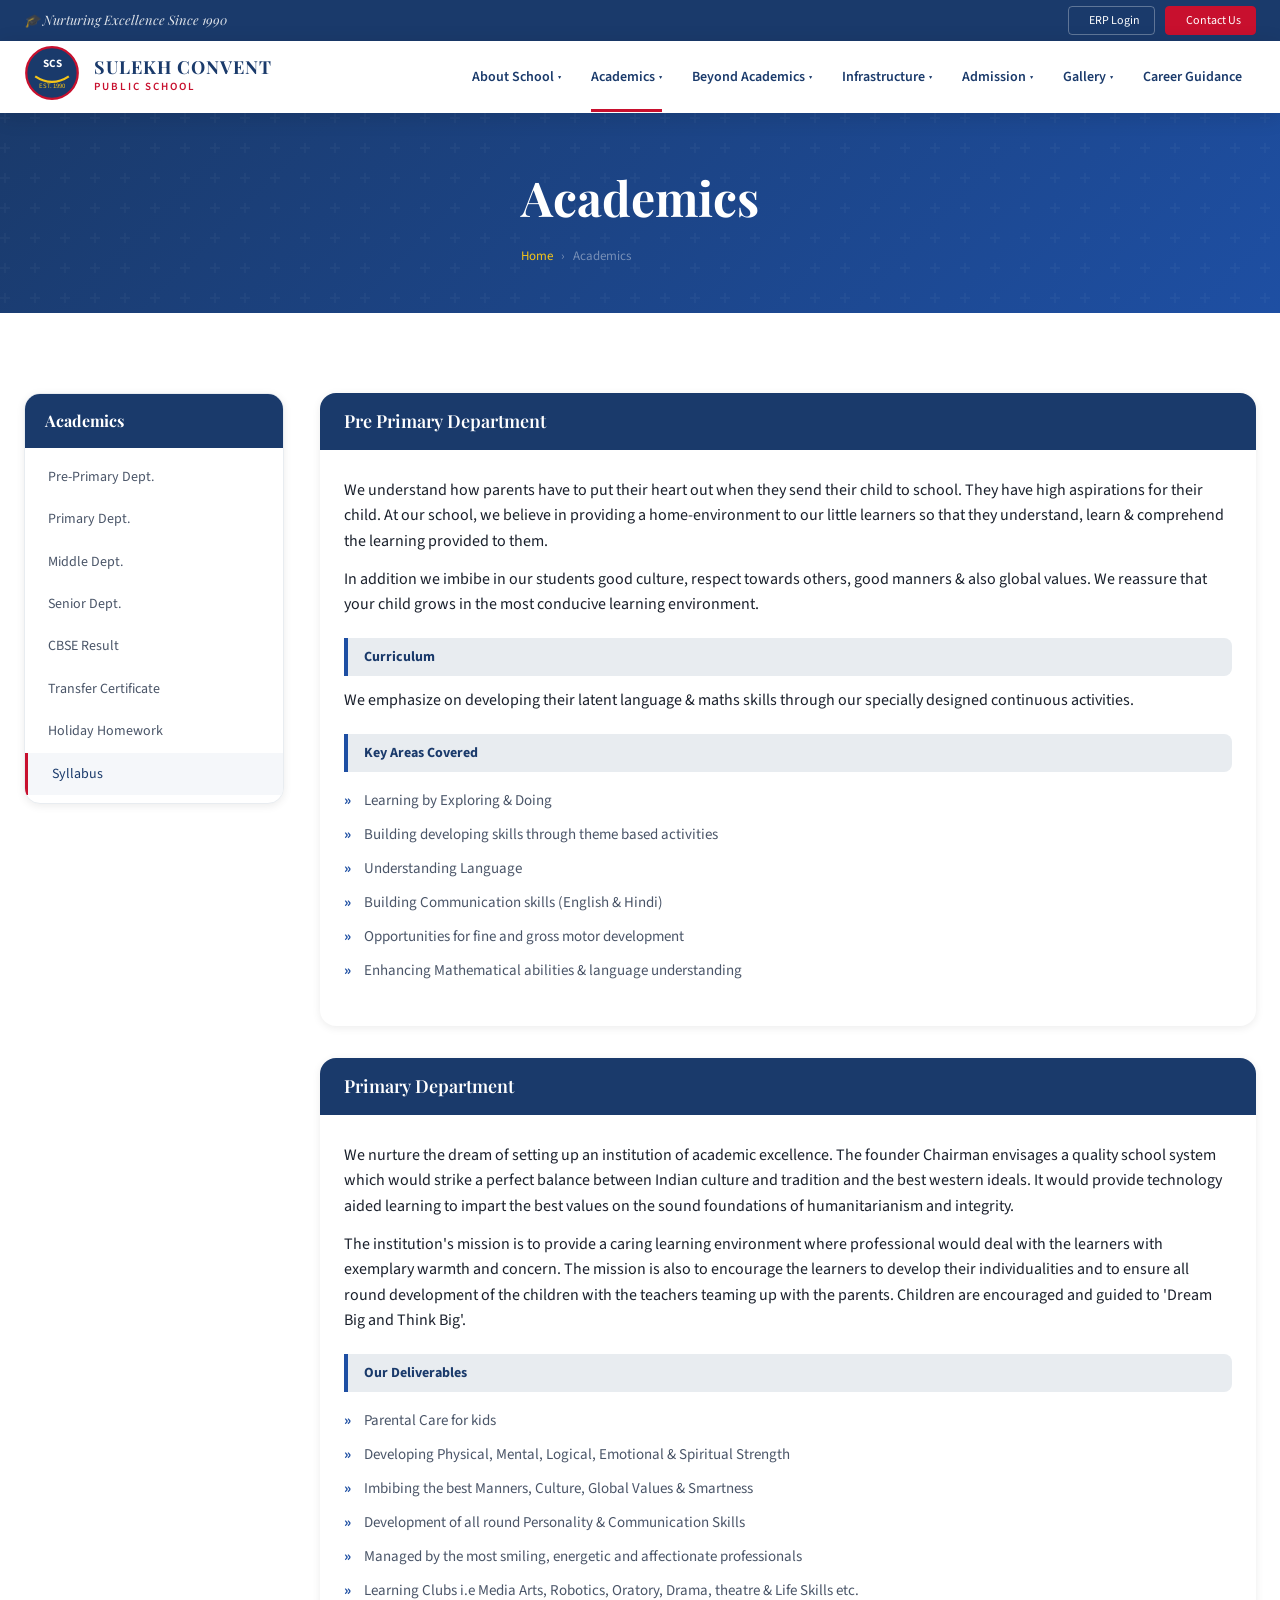
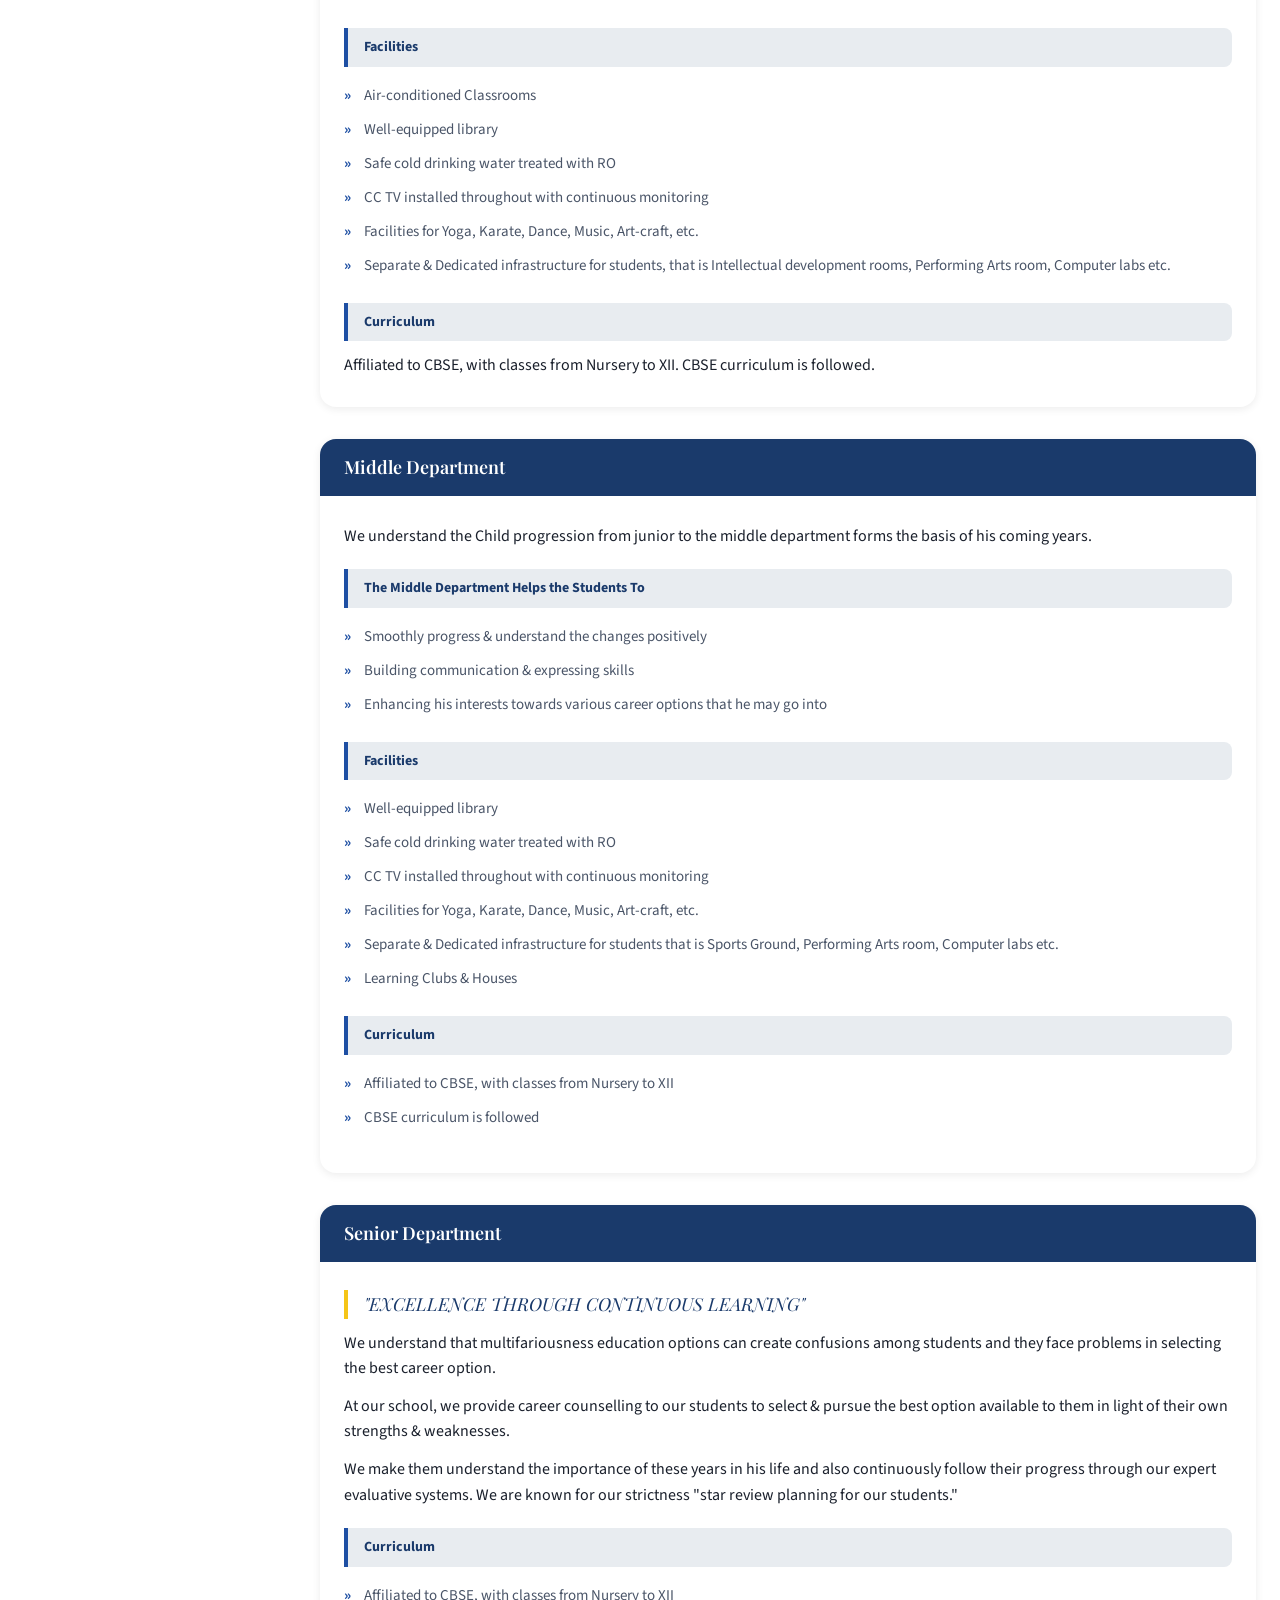
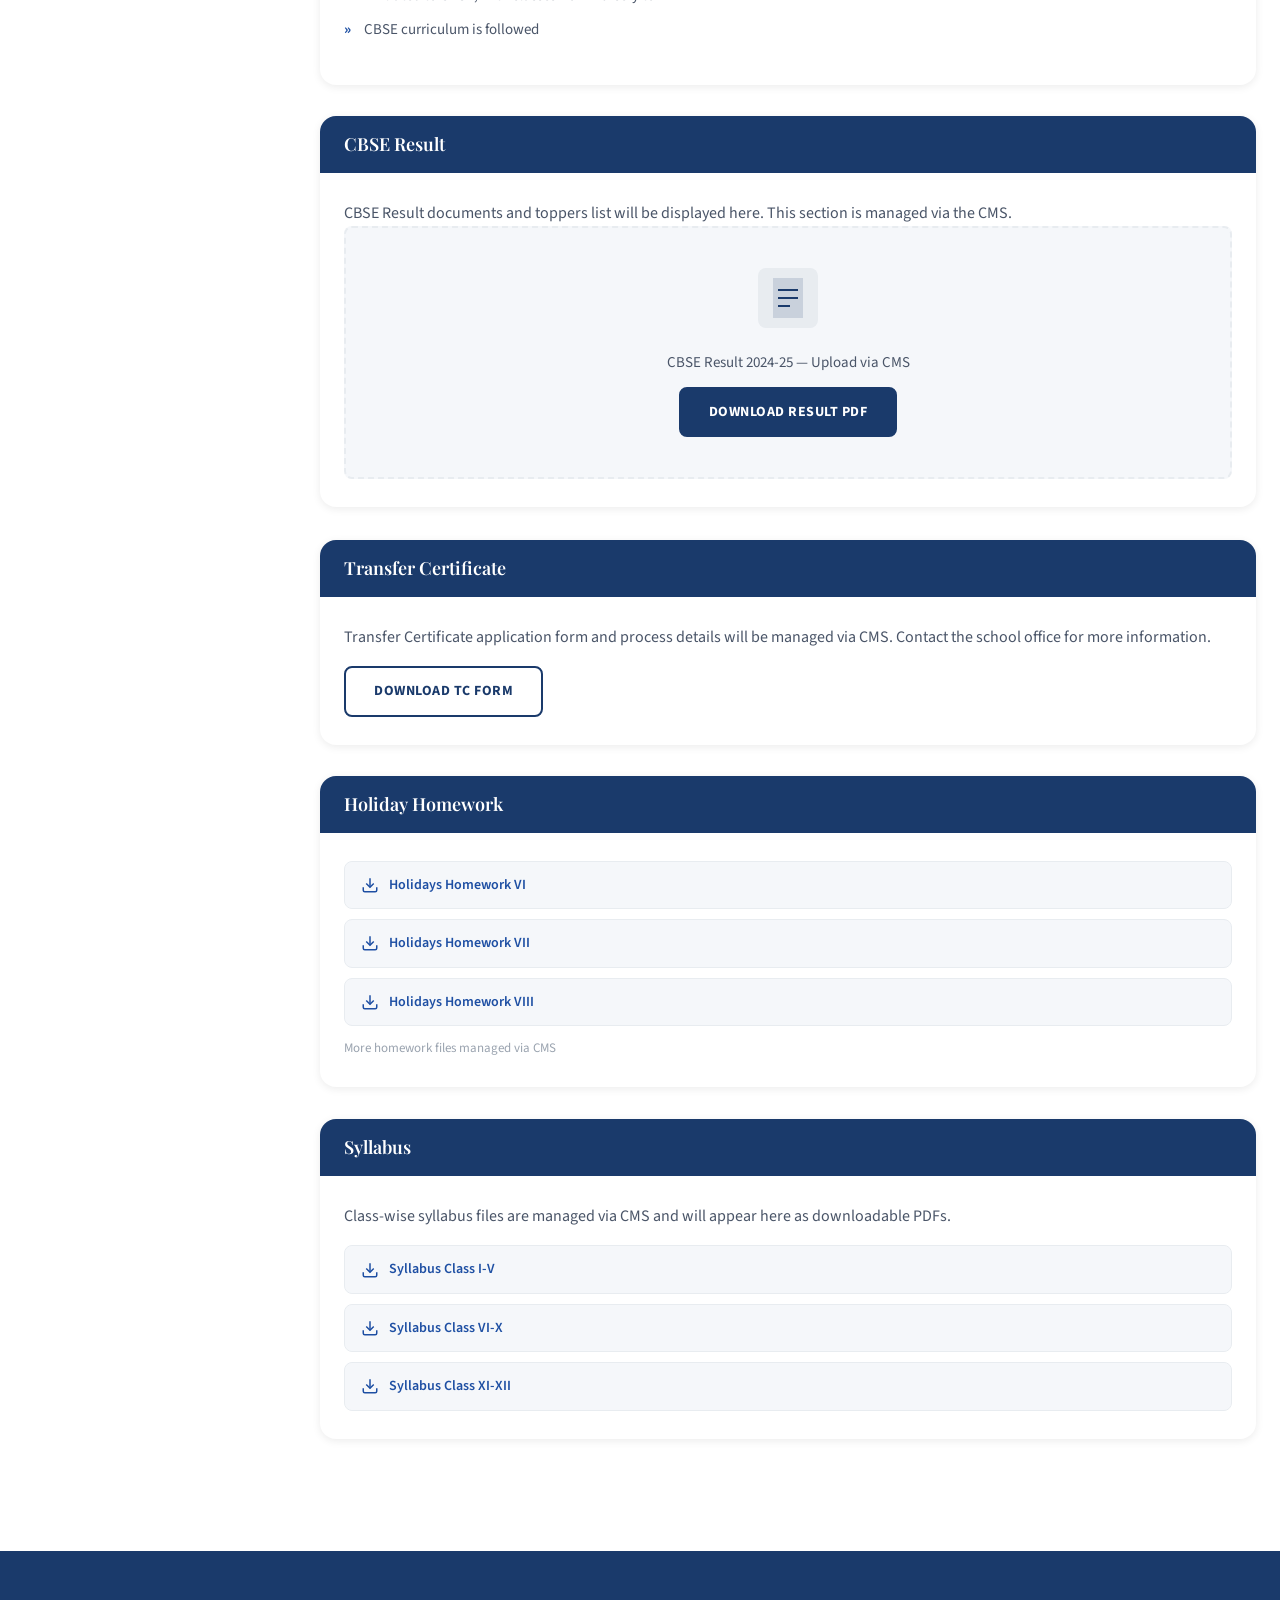
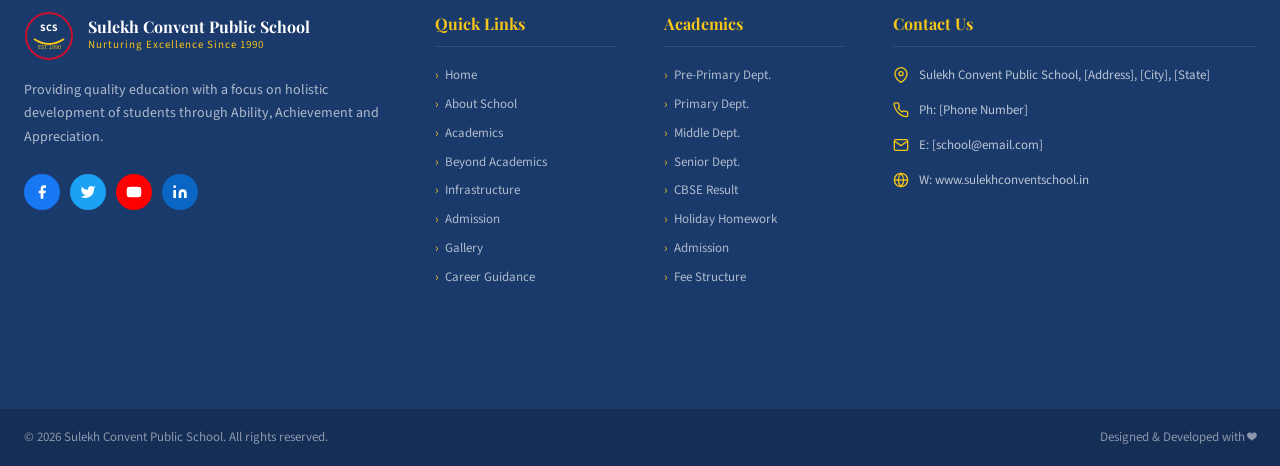
==== academics.html @ 4b3afe7b "Add files via upload" ====
<!DOCTYPE html>
<html lang="en">
<head>
  <meta charset="UTF-8" />
  <meta name="viewport" content="width=device-width, initial-scale=1.0" />
  <title>Academics - Sulekh Convent Public School</title>
  <link rel="stylesheet" href="common.css" />
  <link rel="stylesheet" href="about.css" />
  <link rel="stylesheet" href="academics.css" />
</head>
<body>

  <div id="navbar-placeholder"></div>

  <div class="page-banner">
    <div class="page-banner-content">
      <h1>Academics</h1>
      <nav class="breadcrumb">
        <a href="index.html">Home</a><span>›</span><span>Academics</span>
      </nav>
    </div>
  </div>

  <section class="section">
    <div class="container">
      <div class="inner-layout">

        <aside class="inner-sidebar">
          <nav class="sidebar-nav">
            <h3 class="sidebar-heading">Academics</h3>
            <ul>
              <li><a href="#preprimary" class="sidebar-link">Pre-Primary Dept.</a></li>
              <li><a href="#primary" class="sidebar-link">Primary Dept.</a></li>
              <li><a href="#middle" class="sidebar-link">Middle Dept.</a></li>
              <li><a href="#senior" class="sidebar-link">Senior Dept.</a></li>
              <li><a href="#cbse" class="sidebar-link">CBSE Result</a></li>
              <li><a href="#tc" class="sidebar-link">Transfer Certificate</a></li>
              <li><a href="#homework" class="sidebar-link">Holiday Homework</a></li>
              <li><a href="#syllabus" class="sidebar-link">Syllabus</a></li>
            </ul>
          </nav>
        </aside>

        <main class="inner-main">

          <!-- PRE-PRIMARY -->
          <div class="content-box animate-on-scroll" id="preprimary">
            <div class="content-box-header">Pre Primary Department</div>
            <div class="content-box-body">
              <!-- CMS: Pre-primary content -->
              <p>We understand how parents have to put their heart out when they send their child to school. They have high aspirations for their child. At our school, we believe in providing a home-environment to our little learners so that they understand, learn &amp; comprehend the learning provided to them.</p>
              <p style="margin-top:12px;">In addition we imbibe in our students good culture, respect towards others, good manners &amp; also global values. We reassure that your child grows in the most conducive learning environment.</p>

              <div class="sub-section-title">Curriculum</div>
              <p>We emphasize on developing their latent language &amp; maths skills through our specially designed continuous activities.</p>

              <div class="sub-section-title">Key Areas Covered</div>
              <ul class="content-list" id="preprimaryAreas">
                <li>Learning by Exploring &amp; Doing</li>
                <li>Building developing skills through theme based activities</li>
                <li>Understanding Language</li>
                <li>Building Communication skills (English &amp; Hindi)</li>
                <li>Opportunities for fine and gross motor development</li>
                <li>Enhancing Mathematical abilities &amp; language understanding</li>
              </ul>
            </div>
          </div>

          <!-- PRIMARY -->
          <div class="content-box animate-on-scroll" id="primary">
            <div class="content-box-header">Primary Department</div>
            <div class="content-box-body">
              <!-- CMS: Primary content -->
              <p>We nurture the dream of setting up an institution of academic excellence. The founder Chairman envisages a quality school system which would strike a perfect balance between Indian culture and tradition and the best western ideals. It would provide technology aided learning to impart the best values on the sound foundations of humanitarianism and integrity.</p>
              <p style="margin-top:12px;">The institution's mission is to provide a caring learning environment where professional would deal with the learners with exemplary warmth and concern. The mission is also to encourage the learners to develop their individualities and to ensure all round development of the children with the teachers teaming up with the parents. Children are encouraged and guided to 'Dream Big and Think Big'.</p>

              <div class="sub-section-title">Our Deliverables</div>
              <ul class="content-list" id="primaryDeliverables">
                <li>Parental Care for kids</li>
                <li>Developing Physical, Mental, Logical, Emotional &amp; Spiritual Strength</li>
                <li>Imbibing the best Manners, Culture, Global Values &amp; Smartness</li>
                <li>Development of all round Personality &amp; Communication Skills</li>
                <li>Managed by the most smiling, energetic and affectionate professionals</li>
                <li>Learning Clubs i.e Media Arts, Robotics, Oratory, Drama, theatre &amp; Life Skills etc.</li>
              </ul>

              <div class="sub-section-title">Facilities</div>
              <ul class="content-list" id="primaryFacilities">
                <li>Air-conditioned Classrooms</li>
                <li>Well-equipped library</li>
                <li>Safe cold drinking water treated with RO</li>
                <li>CC TV installed throughout with continuous monitoring</li>
                <li>Facilities for Yoga, Karate, Dance, Music, Art-craft, etc.</li>
                <li>Separate &amp; Dedicated infrastructure for students, that is Intellectual development rooms, Performing Arts room, Computer labs etc.</li>
              </ul>

              <div class="sub-section-title">Curriculum</div>
              <p>Affiliated to CBSE, with classes from Nursery to XII. CBSE curriculum is followed.</p>
            </div>
          </div>

          <!-- MIDDLE -->
          <div class="content-box animate-on-scroll" id="middle">
            <div class="content-box-header">Middle Department</div>
            <div class="content-box-body">
              <!-- CMS: Middle dept content -->
              <p>We understand the Child progression from junior to the middle department forms the basis of his coming years.</p>

              <div class="sub-section-title">The Middle Department Helps the Students To</div>
              <ul class="content-list" id="middleHelps">
                <li>Smoothly progress &amp; understand the changes positively</li>
                <li>Building communication &amp; expressing skills</li>
                <li>Enhancing his interests towards various career options that he may go into</li>
              </ul>

              <div class="sub-section-title">Facilities</div>
              <ul class="content-list" id="middleFacilities">
                <li>Well-equipped library</li>
                <li>Safe cold drinking water treated with RO</li>
                <li>CC TV installed throughout with continuous monitoring</li>
                <li>Facilities for Yoga, Karate, Dance, Music, Art-craft, etc.</li>
                <li>Separate &amp; Dedicated infrastructure for students that is Sports Ground, Performing Arts room, Computer labs etc.</li>
                <li>Learning Clubs &amp; Houses</li>
              </ul>

              <div class="sub-section-title">Curriculum</div>
              <ul class="content-list">
                <li>Affiliated to CBSE, with classes from Nursery to XII</li>
                <li>CBSE curriculum is followed</li>
              </ul>
            </div>
          </div>

          <!-- SENIOR -->
          <div class="content-box animate-on-scroll" id="senior">
            <div class="content-box-header">Senior Department</div>
            <div class="content-box-body">
              <!-- CMS: Senior dept content -->
              <p class="dept-motto">"EXCELLENCE THROUGH CONTINUOUS LEARNING"</p>
              <p style="margin-top:12px;">We understand that multifariousness education options can create confusions among students and they face problems in selecting the best career option.</p>
              <p style="margin-top:12px;">At our school, we provide career counselling to our students to select &amp; pursue the best option available to them in light of their own strengths &amp; weaknesses.</p>
              <p style="margin-top:12px;">We make them understand the importance of these years in his life and also continuously follow their progress through our expert evaluative systems. We are known for our strictness "star review planning for our students."</p>

              <div class="sub-section-title">Curriculum</div>
              <ul class="content-list">
                <li>Affiliated to CBSE, with classes from Nursery to XII</li>
                <li>CBSE curriculum is followed</li>
              </ul>
            </div>
          </div>

          <!-- CBSE RESULT -->
          <div class="content-box animate-on-scroll" id="cbse">
            <div class="content-box-header">CBSE Result</div>
            <div class="content-box-body">
              <!-- CMS: CBSE result upload/display area -->
              <p style="color:var(--gray-dark);">CBSE Result documents and toppers list will be displayed here. This section is managed via the CMS.</p>
              <div class="result-placeholder">
                <svg viewBox="0 0 60 60" fill="none" xmlns="http://www.w3.org/2000/svg" width="60" height="60">
                  <rect width="60" height="60" rx="8" fill="#e8ecf0"/>
                  <path d="M15 10h30v40H15z" fill="#1a3a6b" opacity="0.15"/>
                  <line x1="20" y1="22" x2="40" y2="22" stroke="#1a3a6b" stroke-width="2"/>
                  <line x1="20" y1="30" x2="40" y2="30" stroke="#1a3a6b" stroke-width="2"/>
                  <line x1="20" y1="38" x2="32" y2="38" stroke="#1a3a6b" stroke-width="2"/>
                </svg>
                <p>CBSE Result 2024-25 — Upload via CMS</p>
                <a href="#" class="btn btn-primary" style="margin-top:12px;display:inline-flex;">Download Result PDF</a>
              </div>
            </div>
          </div>

          <!-- TRANSFER CERTIFICATE -->
          <div class="content-box animate-on-scroll" id="tc">
            <div class="content-box-header">Transfer Certificate</div>
            <div class="content-box-body">
              <!-- CMS: TC download link -->
              <p style="color:var(--gray-dark);">Transfer Certificate application form and process details will be managed via CMS. Contact the school office for more information.</p>
              <a href="#" class="btn btn-outline" style="margin-top:16px;display:inline-flex;">Download TC Form</a>
            </div>
          </div>

          <!-- HOLIDAY HOMEWORK -->
          <div class="content-box animate-on-scroll" id="homework">
            <div class="content-box-header">Holiday Homework</div>
            <div class="content-box-body">
              <!-- CMS: Holiday homework links — dynamically loaded -->
              <div class="homework-list" id="homeworkList">
                <div class="hw-item">
                  <svg viewBox="0 0 24 24" fill="none" stroke="currentColor" stroke-width="2" width="18" height="18"><path d="M21 15v4a2 2 0 0 1-2 2H5a2 2 0 0 1-2-2v-4"/><polyline points="7 10 12 15 17 10"/><line x1="12" y1="15" x2="12" y2="3"/></svg>
                  <a href="#">Holidays Homework VI</a>
                </div>
                <div class="hw-item">
                  <svg viewBox="0 0 24 24" fill="none" stroke="currentColor" stroke-width="2" width="18" height="18"><path d="M21 15v4a2 2 0 0 1-2 2H5a2 2 0 0 1-2-2v-4"/><polyline points="7 10 12 15 17 10"/><line x1="12" y1="15" x2="12" y2="3"/></svg>
                  <a href="#">Holidays Homework VII</a>
                </div>
                <div class="hw-item">
                  <svg viewBox="0 0 24 24" fill="none" stroke="currentColor" stroke-width="2" width="18" height="18"><path d="M21 15v4a2 2 0 0 1-2 2H5a2 2 0 0 1-2-2v-4"/><polyline points="7 10 12 15 17 10"/><line x1="12" y1="15" x2="12" y2="3"/></svg>
                  <a href="#">Holidays Homework VIII</a>
                </div>
              </div>
              <p style="color:var(--gray);font-size:13px;margin-top:12px;">More homework files managed via CMS</p>
            </div>
          </div>

          <!-- SYLLABUS -->
          <div class="content-box animate-on-scroll" id="syllabus">
            <div class="content-box-header">Syllabus</div>
            <div class="content-box-body">
              <!-- CMS: Syllabus files -->
              <p style="color:var(--gray-dark);margin-bottom:16px;">Class-wise syllabus files are managed via CMS and will appear here as downloadable PDFs.</p>
              <div class="homework-list" id="syllabusList">
                <div class="hw-item"><svg viewBox="0 0 24 24" fill="none" stroke="currentColor" stroke-width="2" width="18" height="18"><path d="M21 15v4a2 2 0 0 1-2 2H5a2 2 0 0 1-2-2v-4"/><polyline points="7 10 12 15 17 10"/><line x1="12" y1="15" x2="12" y2="3"/></svg><a href="#">Syllabus Class I-V</a></div>
                <div class="hw-item"><svg viewBox="0 0 24 24" fill="none" stroke="currentColor" stroke-width="2" width="18" height="18"><path d="M21 15v4a2 2 0 0 1-2 2H5a2 2 0 0 1-2-2v-4"/><polyline points="7 10 12 15 17 10"/><line x1="12" y1="15" x2="12" y2="3"/></svg><a href="#">Syllabus Class VI-X</a></div>
                <div class="hw-item"><svg viewBox="0 0 24 24" fill="none" stroke="currentColor" stroke-width="2" width="18" height="18"><path d="M21 15v4a2 2 0 0 1-2 2H5a2 2 0 0 1-2-2v-4"/><polyline points="7 10 12 15 17 10"/><line x1="12" y1="15" x2="12" y2="3"/></svg><a href="#">Syllabus Class XI-XII</a></div>
              </div>
            </div>
          </div>

        </main>
      </div>
    </div>
  </section>

  <div id="footer-placeholder"></div>
  <button class="scroll-top" id="scrollTop" aria-label="Scroll to top">
    <svg viewBox="0 0 24 24" fill="none" stroke="currentColor" stroke-width="2.5" width="20" height="20"><polyline points="18 15 12 9 6 15"/></svg>
  </button>

  <script src="cms-config.js"></script>
  <script src="common.js"></script>
  <script src="about.js"></script>
  <script src="academics.js"></script>
</body>
</html>
---- common.css ----
/* ============================================
   COMMON.CSS - Shared styles for all pages
   Sulekh Convent Public School
   ============================================ */

@import url('https://fonts.googleapis.com/css2?family=Playfair+Display:wght@400;600;700&family=Source+Sans+3:wght@300;400;600;700&display=swap');

/* ---- CSS Variables ---- */
:root {
  --blue-dark:   #1a3a6b;
  --blue-mid:    #1e4fa3;
  --blue-light:  #2563c4;
  --red:         #c8102e;
  --red-dark:    #a00e25;
  --gold:        #f5c518;
  --white:       #ffffff;
  --off-white:   #f5f7fa;
  --gray-light:  #e8ecf0;
  --gray:        #9aa3af;
  --gray-dark:   #4a5568;
  --text:        #1a202c;
  --shadow-sm:   0 2px 8px rgba(0,0,0,0.08);
  --shadow-md:   0 4px 20px rgba(0,0,0,0.12);
  --shadow-lg:   0 8px 40px rgba(0,0,0,0.16);
  --radius:      8px;
  --radius-lg:   16px;
  --transition:  all 0.3s ease;
  --font-display: 'Playfair Display', Georgia, serif;
  --font-body:    'Source Sans 3', sans-serif;
}

/* ---- Reset & Base ---- */
*, *::before, *::after { box-sizing: border-box; margin: 0; padding: 0; }

html { scroll-behavior: smooth; }

body {
  font-family: var(--font-body);
  color: var(--text);
  background: var(--white);
  line-height: 1.6;
  font-size: 16px;
  overflow-x: hidden;
}

a { text-decoration: none; color: inherit; }
img { max-width: 100%; height: auto; display: block; }
ul { list-style: none; }

/* ---- TOP BAR ---- */
.top-bar {
  background: var(--blue-dark);
  color: var(--white);
  font-size: 13px;
  padding: 6px 0;
}

.top-bar-inner {
  max-width: 1280px;
  margin: 0 auto;
  padding: 0 24px;
  display: flex;
  align-items: center;
  justify-content: space-between;
}

.top-tagline { opacity: 0.85; font-family: var(--font-display); font-style: italic; }

.top-actions { display: flex; gap: 10px; }

.btn-top {
  display: inline-flex;
  align-items: center;
  gap: 6px;
  padding: 4px 14px;
  border: 1px solid rgba(255,255,255,0.3);
  border-radius: 4px;
  font-size: 12px;
  color: var(--white);
  transition: var(--transition);
  font-family: var(--font-body);
}

.btn-top:hover { background: rgba(255,255,255,0.15); }

.btn-contact {
  background: var(--red);
  border-color: var(--red);
}
.btn-contact:hover { background: var(--red-dark); border-color: var(--red-dark); }

/* ---- NAVBAR ---- */
.navbar {
  background: var(--white);
  box-shadow: var(--shadow-md);
  position: sticky;
  top: 0;
  z-index: 1000;
}

.navbar-inner {
  max-width: 1280px;
  margin: 0 auto;
  padding: 0 24px;
  display: flex;
  align-items: center;
  justify-content: space-between;
  min-height: 72px;
}

/* Brand */
.brand {
  display: flex;
  align-items: center;
  gap: 14px;
}

.brand-logo svg { width: 56px; height: 56px; }

.brand-text {
  display: flex;
  flex-direction: column;
}

.brand-name {
  font-family: var(--font-display);
  font-size: 18px;
  font-weight: 700;
  color: var(--blue-dark);
  letter-spacing: 1px;
  line-height: 1.1;
}

.brand-sub {
  font-size: 11px;
  color: var(--red);
  letter-spacing: 2px;
  font-weight: 600;
  text-transform: uppercase;
}

/* Nav Menu */
.nav-menu {
  display: flex;
  align-items: center;
  gap: 2px;
}

.nav-item { position: relative; }

.nav-link {
  display: flex;
  align-items: center;
  gap: 4px;
  padding: 24px 14px;
  font-size: 14px;
  font-weight: 600;
  color: var(--blue-dark);
  transition: var(--transition);
  white-space: nowrap;
  cursor: pointer;
  position: relative;
}

.nav-link::after {
  content: '';
  position: absolute;
  bottom: 0;
  left: 14px;
  right: 14px;
  height: 3px;
  background: var(--red);
  transform: scaleX(0);
  transition: transform 0.3s ease;
}

.nav-item:hover .nav-link::after,
.nav-item.active .nav-link::after { transform: scaleX(1); }

.nav-link:hover, .nav-item:hover > .nav-link { color: var(--blue-mid); }

.arrow { font-size: 10px; transition: transform 0.3s; }
.nav-item:hover .arrow { transform: rotate(180deg); }

/* Dropdown */
.dropdown {
  position: absolute;
  top: 100%;
  left: 0;
  background: var(--blue-dark);
  min-width: 220px;
  border-radius: 0 0 var(--radius) var(--radius);
  box-shadow: var(--shadow-lg);
  opacity: 0;
  visibility: hidden;
  transform: translateY(-8px);
  transition: all 0.25s ease;
  z-index: 999;
}

.nav-item:hover .dropdown {
  opacity: 1;
  visibility: visible;
  transform: translateY(0);
}

.dropdown li a {
  display: block;
  padding: 10px 18px;
  font-size: 13px;
  color: rgba(255,255,255,0.85);
  border-left: 3px solid transparent;
  transition: var(--transition);
}

.dropdown li a:hover {
  background: rgba(255,255,255,0.08);
  color: var(--gold);
  border-left-color: var(--gold);
  padding-left: 22px;
}

/* Hamburger */
.hamburger {
  display: none;
  flex-direction: column;
  gap: 5px;
  background: none;
  border: none;
  cursor: pointer;
  padding: 8px;
}

.hamburger span {
  display: block;
  width: 26px;
  height: 2px;
  background: var(--blue-dark);
  transition: var(--transition);
}

/* ---- PAGE BANNER (inner pages) ---- */
.page-banner {
  background: linear-gradient(135deg, var(--blue-dark) 0%, var(--blue-mid) 100%);
  position: relative;
  overflow: hidden;
  min-height: 200px;
  display: flex;
  align-items: center;
}

.page-banner::before {
  content: '';
  position: absolute;
  inset: 0;
  background: url("data:image/svg+xml,%3Csvg width='60' height='60' viewBox='0 0 60 60' xmlns='http://www.w3.org/2000/svg'%3E%3Cg fill='none' fill-rule='evenodd'%3E%3Cg fill='%23ffffff' fill-opacity='0.03'%3E%3Cpath d='M36 34v-4h-2v4h-4v2h4v4h2v-4h4v-2h-4zm0-30V0h-2v4h-4v2h4v4h2V6h4V4h-4zM6 34v-4H4v4H0v2h4v4h2v-4h4v-2H6zM6 4V0H4v4H0v2h4v4h2V6h4V4H6z'/%3E%3C/g%3E%3C/g%3E%3C/svg%3E");
}

.page-banner-img {
  position: absolute;
  inset: 0;
  width: 100%;
  height: 100%;
  object-fit: cover;
  opacity: 0.2;
}

.page-banner-content {
  position: relative;
  z-index: 1;
  max-width: 1280px;
  margin: 0 auto;
  padding: 40px 24px;
}

.page-banner h1 {
  font-family: var(--font-display);
  font-size: clamp(28px, 4vw, 48px);
  color: var(--white);
  margin-bottom: 10px;
}

.breadcrumb {
  display: flex;
  align-items: center;
  gap: 8px;
  font-size: 13px;
  color: rgba(255,255,255,0.7);
}

.breadcrumb a { color: var(--gold); }
.breadcrumb span { color: rgba(255,255,255,0.4); }

/* ---- SECTION STYLES ---- */
.section { padding: 80px 0; }
.section-alt { background: var(--off-white); }

.container {
  max-width: 1280px;
  margin: 0 auto;
  padding: 0 24px;
}

.section-header { text-align: center; margin-bottom: 50px; }

.section-tag {
  display: inline-block;
  background: var(--red);
  color: var(--white);
  font-size: 11px;
  font-weight: 700;
  letter-spacing: 2px;
  text-transform: uppercase;
  padding: 4px 14px;
  border-radius: 20px;
  margin-bottom: 12px;
}

.section-title {
  font-family: var(--font-display);
  font-size: clamp(26px, 3.5vw, 40px);
  color: var(--blue-dark);
  margin-bottom: 16px;
  line-height: 1.2;
}

.section-title span { color: var(--red); }

.section-divider {
  width: 60px;
  height: 3px;
  background: var(--red);
  margin: 0 auto 16px;
  border-radius: 2px;
}

.section-subtitle {
  font-size: 16px;
  color: var(--gray-dark);
  max-width: 600px;
  margin: 0 auto;
}

/* ---- CONTENT BOX (inner page sections) ---- */
.content-box {
  background: var(--white);
  border-radius: var(--radius-lg);
  box-shadow: var(--shadow-sm);
  overflow: hidden;
  margin-bottom: 32px;
}

.content-box-header {
  background: var(--blue-dark);
  color: var(--white);
  padding: 14px 24px;
  font-family: var(--font-display);
  font-size: 18px;
  font-weight: 600;
}

.content-box-body { padding: 28px 24px; }

.sub-section-title {
  background: var(--gray-light);
  color: var(--blue-dark);
  padding: 8px 16px;
  font-size: 14px;
  font-weight: 700;
  border-left: 4px solid var(--blue-mid);
  margin: 20px 0 12px;
  border-radius: 0 var(--radius) var(--radius) 0;
}

.content-list {
  padding-left: 0;
  margin: 10px 0;
}

.content-list li {
  padding: 5px 0 5px 20px;
  position: relative;
  color: var(--gray-dark);
  font-size: 15px;
}

.content-list li::before {
  content: '»';
  position: absolute;
  left: 0;
  color: var(--blue-mid);
  font-weight: 700;
}

/* ---- BUTTONS ---- */
.btn {
  display: inline-flex;
  align-items: center;
  gap: 8px;
  padding: 12px 28px;
  border-radius: var(--radius);
  font-size: 14px;
  font-weight: 700;
  cursor: pointer;
  transition: var(--transition);
  border: 2px solid transparent;
  text-transform: uppercase;
  letter-spacing: 0.5px;
}

.btn-primary {
  background: var(--blue-dark);
  color: var(--white);
  border-color: var(--blue-dark);
}
.btn-primary:hover { background: var(--blue-mid); border-color: var(--blue-mid); transform: translateY(-2px); box-shadow: var(--shadow-md); }

.btn-outline {
  background: transparent;
  color: var(--blue-dark);
  border-color: var(--blue-dark);
}
.btn-outline:hover { background: var(--blue-dark); color: var(--white); }

.btn-red {
  background: var(--red);
  color: var(--white);
  border-color: var(--red);
}
.btn-red:hover { background: var(--red-dark); border-color: var(--red-dark); transform: translateY(-2px); }

/* ---- CARDS ---- */
.card {
  background: var(--white);
  border-radius: var(--radius-lg);
  overflow: hidden;
  box-shadow: var(--shadow-sm);
  transition: var(--transition);
}

.card:hover { transform: translateY(-4px); box-shadow: var(--shadow-md); }

.card-img { width: 100%; height: 200px; object-fit: cover; }

.card-body { padding: 20px; }

.card-title {
  font-family: var(--font-display);
  font-size: 18px;
  color: var(--blue-dark);
  margin-bottom: 10px;
}

/* ---- GRID HELPERS ---- */
.grid-2 { display: grid; grid-template-columns: repeat(2, 1fr); gap: 32px; }
.grid-3 { display: grid; grid-template-columns: repeat(3, 1fr); gap: 28px; }
.grid-4 { display: grid; grid-template-columns: repeat(4, 1fr); gap: 24px; }

/* ---- FOOTER ---- */
.site-footer {
  background: var(--blue-dark);
  color: var(--white);
}

.footer-main { padding: 60px 0 40px; }

.footer-grid {
  max-width: 1280px;
  margin: 0 auto;
  padding: 0 24px;
  display: grid;
  grid-template-columns: 2fr 1fr 1fr 2fr;
  gap: 48px;
}

.footer-brand {
  display: flex;
  align-items: center;
  gap: 14px;
  margin-bottom: 18px;
}

.footer-school-name {
  display: block;
  font-family: var(--font-display);
  font-size: 16px;
  font-weight: 700;
  color: var(--white);
  line-height: 1.2;
}

.footer-school-sub {
  display: block;
  font-size: 11px;
  color: var(--gold);
  letter-spacing: 1px;
}

.footer-desc {
  color: rgba(255,255,255,0.65);
  font-size: 14px;
  line-height: 1.7;
  margin-bottom: 24px;
}

.footer-social { display: flex; gap: 10px; }

.social-btn {
  width: 36px;
  height: 36px;
  border-radius: 50%;
  display: flex;
  align-items: center;
  justify-content: center;
  transition: var(--transition);
}

.social-btn svg { width: 16px; height: 16px; }
.social-btn.fb { background: #1877f2; }
.social-btn.tw { background: #1da1f2; }
.social-btn.yt { background: #ff0000; }
.social-btn.li { background: #0a66c2; }
.social-btn:hover { transform: translateY(-3px); opacity: 0.9; }

.footer-heading {
  font-family: var(--font-display);
  font-size: 16px;
  color: var(--gold);
  margin-bottom: 18px;
  padding-bottom: 10px;
  border-bottom: 1px solid rgba(255,255,255,0.1);
}

.footer-links { display: flex; flex-direction: column; gap: 8px; }

.footer-links a {
  font-size: 13px;
  color: rgba(255,255,255,0.65);
  transition: var(--transition);
  display: flex;
  align-items: center;
  gap: 6px;
}

.footer-links a::before { content: '›'; color: var(--gold); }
.footer-links a:hover { color: var(--white); padding-left: 4px; }

.footer-contact { display: flex; flex-direction: column; gap: 14px; margin-bottom: 20px; }

.footer-contact li {
  display: flex;
  align-items: flex-start;
  gap: 10px;
  font-size: 13px;
  color: rgba(255,255,255,0.7);
}

.footer-contact svg {
  width: 16px;
  height: 16px;
  flex-shrink: 0;
  margin-top: 2px;
  color: var(--gold);
}

.footer-map iframe { border-radius: var(--radius); opacity: 0.85; }

.footer-bottom {
  background: rgba(0,0,0,0.2);
  padding: 18px 24px;
}

.footer-bottom-inner {
  max-width: 1280px;
  margin: 0 auto;
  display: flex;
  justify-content: space-between;
  align-items: center;
  font-size: 13px;
  color: rgba(255,255,255,0.5);
}

/* ---- SCROLL TO TOP ---- */
.scroll-top {
  position: fixed;
  bottom: 30px;
  right: 30px;
  width: 44px;
  height: 44px;
  background: var(--blue-dark);
  color: var(--white);
  border: none;
  border-radius: 50%;
  cursor: pointer;
  display: flex;
  align-items: center;
  justify-content: center;
  box-shadow: var(--shadow-md);
  opacity: 0;
  visibility: hidden;
  transition: var(--transition);
  z-index: 999;
}

.scroll-top.visible { opacity: 1; visibility: visible; }
.scroll-top:hover { background: var(--blue-mid); transform: translateY(-2px); }

/* ---- RESPONSIVE ---- */
@media (max-width: 1024px) {
  .footer-grid { grid-template-columns: 1fr 1fr; gap: 32px; }
  .grid-4 { grid-template-columns: repeat(2, 1fr); }
}

@media (max-width: 768px) {
  .top-tagline { display: none; }
  
  .hamburger { display: flex; }

  .nav-menu {
    position: fixed;
    top: 0;
    right: -100%;
    width: 280px;
    height: 100vh;
    background: var(--blue-dark);
    flex-direction: column;
    align-items: flex-start;
    padding: 80px 0 30px;
    gap: 0;
    transition: right 0.3s ease;
    overflow-y: auto;
    z-index: 998;
  }

  .nav-menu.open { right: 0; }

  .nav-item { width: 100%; }

  .nav-link {
    color: var(--white);
    padding: 14px 20px;
    justify-content: space-between;
    border-bottom: 1px solid rgba(255,255,255,0.05);
  }

  .nav-link::after { display: none; }

  .dropdown {
    position: static;
    opacity: 1;
    visibility: visible;
    transform: none;
    box-shadow: none;
    background: rgba(0,0,0,0.2);
    border-radius: 0;
    max-height: 0;
    overflow: hidden;
    transition: max-height 0.3s ease;
  }

  .nav-item.open .dropdown { max-height: 500px; }

  .grid-2, .grid-3, .grid-4 { grid-template-columns: 1fr; }
  
  .footer-grid { grid-template-columns: 1fr; gap: 28px; }
  
  .footer-bottom-inner { flex-direction: column; gap: 8px; text-align: center; }
  
  .section { padding: 50px 0; }
}

@media (max-width: 480px) {
  .navbar-inner { padding: 0 16px; min-height: 60px; }
  .brand-name { font-size: 15px; }
  .brand-sub { font-size: 10px; }
  .brand-logo svg { width: 44px; height: 44px; }
}

/* ══════════════════════════════════════════
   SKELETON LOADERS
   (shown while API data loads)
══════════════════════════════════════════ */
@keyframes shimmer {
  0%   { background-position: -600px 0; }
  100% { background-position:  600px 0; }
}

.skeleton {
  background: linear-gradient(90deg, #e8ecf0 25%, #f5f7fa 50%, #e8ecf0 75%);
  background-size: 600px 100%;
  animation: shimmer 1.4s ease infinite;
  border-radius: var(--radius-lg);
  pointer-events: none;
}

.dept-card.skeleton  { min-height: 280px; }
.gallery-item.skeleton { aspect-ratio: 4/3; }

/* ══════════════════════════════════════════
   SMOOTH GLOBAL TRANSITIONS
══════════════════════════════════════════ */
*, *::before, *::after {
  -webkit-tap-highlight-color: transparent;
}

html {
  scroll-behavior: smooth;
  -webkit-text-size-adjust: 100%;
}

img {
  transition: opacity 0.3s ease;
}

a, button {
  transition: all 0.25s ease;
}

/* ══════════════════════════════════════════
   FULL RESPONSIVE — WEBSITE
══════════════════════════════════════════ */

/* ── Large Desktop ── */
@media (min-width: 1281px) {
  .container { padding: 0 40px; }
}

/* ── Tablet Landscape ── */
@media (max-width: 1024px) {
  .footer-grid       { grid-template-columns: 1fr 1fr; gap: 32px; }
  .grid-4            { grid-template-columns: repeat(2, 1fr); }
  .grid-3            { grid-template-columns: repeat(2, 1fr); }

  .page-banner h1    { font-size: clamp(22px, 3.5vw, 36px); }
  .section           { padding: 60px 0; }

  /* inner page layout */
  .inner-layout      { grid-template-columns: 220px 1fr; gap: 24px; }
}

/* ── Tablet Portrait ── */
@media (max-width: 768px) {
  /* Navbar */
  .top-tagline       { display: none; }
  .hamburger         { display: flex; }
  .navbar-inner      { min-height: 62px; padding: 0 16px; }

  .nav-menu {
    position: fixed;
    top: 0; right: -100%;
    width: min(280px, 85vw);
    height: 100vh;
    background: var(--blue-dark);
    flex-direction: column;
    align-items: flex-start;
    padding: 70px 0 30px;
    gap: 0;
    transition: right 0.3s cubic-bezier(0.4, 0, 0.2, 1);
    overflow-y: auto;
    z-index: 998;
    box-shadow: 4px 0 20px rgba(0,0,0,0.3);
  }

  .nav-menu.open     { right: 0; }

  /* Overlay when mobile menu open */
  .nav-menu.open::before {
    content: '';
    position: fixed;
    inset: 0;
    background: rgba(0,0,0,0.5);
    z-index: -1;
    left: min(280px, 85vw);
  }

  .nav-item          { width: 100%; }

  .nav-link {
    color: rgba(255,255,255,0.85);
    padding: 13px 20px;
    justify-content: space-between;
    border-bottom: 1px solid rgba(255,255,255,0.06);
    font-size: 14px;
  }

  .nav-link::after   { display: none; }
  .nav-link:hover    { color: var(--white); background: rgba(255,255,255,0.07); }

  .dropdown {
    position: static;
    opacity: 1;
    visibility: visible;
    transform: none;
    box-shadow: none;
    background: rgba(0,0,0,0.18);
    border-radius: 0;
    max-height: 0;
    overflow: hidden;
    transition: max-height 0.3s ease;
  }

  .nav-item.open .dropdown { max-height: 600px; }
  .dropdown li a { font-size: 13px; padding: 9px 16px 9px 32px; }

  /* hamburger X animation */
  .hamburger.active span:nth-child(1) { transform: translateY(7px) rotate(45deg); }
  .hamburger.active span:nth-child(2) { opacity: 0; }
  .hamburger.active span:nth-child(3) { transform: translateY(-7px) rotate(-45deg); }

  /* Sections */
  .section           { padding: 48px 0; }
  .section-title     { font-size: clamp(22px, 5vw, 32px); }

  /* Page banner */
  .page-banner       { min-height: 140px; }
  .page-banner h1    { font-size: clamp(20px, 5vw, 32px); }
  .page-banner-content { padding: 28px 16px; }

  /* Inner layout — stack on mobile */
  .inner-layout      { grid-template-columns: 1fr; gap: 0; }
  .inner-sidebar     { position: static; }

  /* Sidebar nav on mobile — horizontal scroll */
  .sidebar-nav ul    {
    display: flex;
    flex-wrap: nowrap;
    overflow-x: auto;
    padding: 8px 16px;
    gap: 6px;
    -webkit-overflow-scrolling: touch;
  }

  .sidebar-nav ul::-webkit-scrollbar { display: none; }

  .sidebar-link {
    white-space: nowrap;
    border: 1.5px solid var(--gray-light);
    border-left: 1.5px solid var(--gray-light) !important;
    border-radius: 20px;
    padding: 6px 14px !important;
    font-size: 13px;
    background: var(--white);
  }

  .sidebar-link.active, .sidebar-link:hover {
    background: var(--blue-dark);
    color: var(--white);
    border-color: var(--blue-dark) !important;
    padding-left: 14px !important;
  }

  .sidebar-heading   { display: none; }

  /* Grids */
  .grid-2, .grid-3, .grid-4 { grid-template-columns: 1fr; }

  /* Footer */
  .footer-grid       { grid-template-columns: 1fr; gap: 28px; }
  .footer-bottom-inner { flex-direction: column; gap: 6px; text-align: center; }
  .footer-main       { padding: 40px 0 24px; }

  /* Content box */
  .content-box-body  { padding: 18px 14px; }

  /* About section grid */
  .about-section-grid   { grid-template-columns: 1fr; }
  .salient-grid         { grid-template-columns: 1fr; }
  .message-layout       { grid-template-columns: 1fr; }
  .trailblazers-grid    { grid-template-columns: repeat(2, 1fr); }
  .clubs-grid           { grid-template-columns: 1fr; }
  .discipline-cards-grid{ grid-template-columns: 1fr; }
  .council-layout       { grid-template-columns: 1fr; }
  .infra-gallery        { grid-template-columns: repeat(2, 1fr); }
  .infra-gallery.two-col{ grid-template-columns: 1fr; }

  /* Gallery */
  .gallery-albums-grid  { grid-template-columns: repeat(2, 1fr); }
  .videos-grid          { grid-template-columns: repeat(2, 1fr); }

  /* Career */
  .career-grid          { grid-template-columns: 1fr; }
  .counselling-cta      { flex-direction: column; text-align: center; padding: 28px 20px; }
  .cta-text p           { max-width: 100%; }

  /* Messages */
  .msg-avatar-wrap      { display: flex; align-items: center; gap: 16px; }
  .msg-avatar-placeholder { width: 80px; height: 80px; flex-shrink: 0; margin: 0; }

  /* Scroll top btn */
  .scroll-top           { bottom: 16px; right: 16px; width: 40px; height: 40px; }
}

/* ── Mobile ── */
@media (max-width: 480px) {
  .container         { padding: 0 14px; }
  .section           { padding: 36px 0; }

  /* Navbar */
  .brand-name        { font-size: 14px; letter-spacing: 0.5px; }
  .brand-sub         { font-size: 9px; }
  .brand-logo svg    { width: 40px; height: 40px; }

  /* Top bar */
  .top-bar           { display: none; }

  /* Buttons */
  .btn               { padding: 10px 20px; font-size: 13px; }
  .slide-actions     { flex-direction: column; gap: 10px; }
  .slide-actions .btn{ width: 100%; justify-content: center; text-align: center; }

  /* Cards */
  .trailblazers-grid { grid-template-columns: 1fr; }
  .gallery-albums-grid{ grid-template-columns: 1fr; }
  .videos-grid        { grid-template-columns: 1fr; }

  /* Settings grid */
  .settings-grid     { grid-template-columns: 1fr; }

  /* Fee table */
  .fee-table-wrap    { font-size: 12px; }
  .fee-table th, .fee-table td { padding: 8px 10px; }

  /* Form grid in admission */
  .form-grid         { grid-template-columns: 1fr; }

  /* Footer map */
  .footer-map        { display: none; }

  /* Quick links */
  .quick-links-grid  { grid-template-columns: repeat(2, 1fr); }
  .quick-link-item   { padding: 12px; font-size: 12px; flex-direction: column; text-align: center; }
  .quick-link-item svg { margin: 0 auto; }

  /* Highlights grid */
  .highlights-grid   { grid-template-columns: 1fr; }

  /* Quick access */
  .quick-access-grid { grid-template-columns: repeat(2, 1fr); }

  /* Messages grid */
  .messages-grid     { grid-template-columns: 1fr; }

  /* About stats */
  .about-stats       { gap: 16px; justify-content: center; flex-wrap: wrap; }
  .stat-number       { font-size: 32px; }

  /* Gallery preview */
  .gallery-preview-grid { grid-template-columns: repeat(2, 1fr); }

  /* Section headers */
  .section-title     { font-size: clamp(20px, 6vw, 28px); }
  .section-tag       { font-size: 10px; }
}

/* ── Very small screens ── */
@media (max-width: 360px) {
  .quick-links-grid  { grid-template-columns: 1fr; }
  .quick-access-grid { grid-template-columns: 1fr; }
  .gallery-preview-grid { grid-template-columns: 1fr; }
  .about-stats       { flex-direction: column; align-items: center; }
}

/* ══════════════════════════════════════════
   SMOOTH ANIMATIONS (no jerk)
══════════════════════════════════════════ */
.animate-on-scroll {
  opacity: 0;
  transform: translateY(28px);
  transition: opacity 0.55s cubic-bezier(0.4,0,0.2,1),
              transform 0.55s cubic-bezier(0.4,0,0.2,1);
  will-change: opacity, transform;
}

.animate-on-scroll.animate-in {
  opacity: 1;
  transform: translateY(0);
}

/* Stagger siblings */
.animate-on-scroll:nth-child(2) { transition-delay: 0.06s; }
.animate-on-scroll:nth-child(3) { transition-delay: 0.12s; }
.animate-on-scroll:nth-child(4) { transition-delay: 0.18s; }

/* Cards hover lift */
.dept-card:hover,
.career-card:hover,
.album-card:hover,
.video-card:hover,
.qa-card:hover,
.message-card:hover,
.trailblazer-card:hover {
  transform: translateY(-5px);
  box-shadow: 0 12px 32px rgba(0,0,0,0.12);
}

/* Button press effect */
.btn:active,
.btn-primary-sm:active,
.btn-outline-sm:active {
  transform: scale(0.97);
}

/* Dropdown smooth */
.dropdown {
  transition: opacity 0.22s ease, transform 0.22s ease, visibility 0.22s;
}

/* Image lazy fade */
img[loading="lazy"] {
  opacity: 0;
  transition: opacity 0.4s ease;
}

img[loading="lazy"].loaded { opacity: 1; }

/* Smooth page load */
body {
  animation: fadeInPage 0.3s ease forwards;
}

@keyframes fadeInPage {
  from { opacity: 0; }
  to   { opacity: 1; }
}

/* Reduce motion for accessibility */
@media (prefers-reduced-motion: reduce) {
  *, *::before, *::after {
    animation-duration: 0.01ms !important;
    transition-duration: 0.01ms !important;
  }
}
---- about.css ----
/* ============================================
   ABOUT.CSS - About School page styles
   ============================================ */

/* ---- INNER LAYOUT (sidebar + main) ---- */
.inner-layout {
  display: grid;
  grid-template-columns: 260px 1fr;
  gap: 36px;
  align-items: start;
}

/* ---- SIDEBAR ---- */
.inner-sidebar { position: sticky; top: 90px; }

.sidebar-nav {
  background: var(--white);
  border-radius: var(--radius-lg);
  box-shadow: var(--shadow-sm);
  overflow: hidden;
  border: 1px solid var(--gray-light);
}

.sidebar-heading {
  background: var(--blue-dark);
  color: var(--white);
  font-family: var(--font-display);
  font-size: 16px;
  padding: 14px 20px;
}

.sidebar-nav ul { padding: 8px 0; }

.sidebar-link {
  display: block;
  padding: 10px 20px;
  font-size: 14px;
  color: var(--gray-dark);
  border-left: 3px solid transparent;
  transition: var(--transition);
}

.sidebar-link:hover,
.sidebar-link.active {
  color: var(--blue-dark);
  border-left-color: var(--red);
  background: var(--off-white);
  padding-left: 24px;
}

/* ---- CONTENT SECTIONS ---- */
.about-section-grid {
  display: grid;
  grid-template-columns: 1fr 1fr;
  gap: 28px;
  align-items: start;
}

.about-section-text p {
  color: var(--gray-dark);
  font-size: 15px;
  line-height: 1.8;
}

.inner-img-placeholder {
  width: 100%;
  aspect-ratio: 4/3;
  background: var(--gray-light);
  border-radius: var(--radius);
  display: flex;
  align-items: center;
  justify-content: center;
  color: var(--gray);
  font-size: 13px;
  border: 2px dashed var(--gray);
}

.small-img { aspect-ratio: 3/2; }

.vision-img { background: linear-gradient(135deg, #e8f0ff, #c8d8f8); }
.mission-img { background: linear-gradient(135deg, #ffe8e8, #f8c8c8); }

/* ---- VALUES LIST ---- */
.values-list li {
  font-size: 15px;
  color: var(--gray-dark);
  padding: 8px 0 8px 20px;
  border-bottom: 1px solid var(--gray-light);
}
.values-list li:last-child { border-bottom: none; }

/* ---- POLICY BLOCKS ---- */
.policy-block {
  margin-bottom: 24px;
  padding-bottom: 24px;
  border-bottom: 1px solid var(--gray-light);
}
.policy-block:last-child { border-bottom: none; margin-bottom: 0; padding-bottom: 0; }
.policy-block p { font-size: 14px; color: var(--gray-dark); line-height: 1.8; }

/* ---- TRAIL BLAZERS ---- */
.trailblazers-grid {
  display: grid;
  grid-template-columns: repeat(3, 1fr);
  gap: 24px;
}

.trailblazer-card {
  text-align: center;
  background: var(--off-white);
  border-radius: var(--radius-lg);
  padding: 24px 16px;
  border: 1px solid var(--gray-light);
  transition: var(--transition);
}
.trailblazer-card:hover { box-shadow: var(--shadow-md); transform: translateY(-4px); }

.tb-photo {
  width: 120px;
  height: 120px;
  border-radius: 50%;
  overflow: hidden;
  margin: 0 auto 16px;
  border: 4px solid var(--blue-dark);
}

.tb-photo-placeholder {
  width: 100%;
  height: 100%;
  background: var(--gray-light);
  display: flex;
  align-items: center;
  justify-content: center;
  font-size: 12px;
  color: var(--gray);
}

.tb-name {
  font-family: var(--font-display);
  font-size: 16px;
  color: var(--blue-dark);
  margin-bottom: 6px;
}

.tb-role {
  font-size: 12px;
  color: var(--gray);
  line-height: 1.5;
}

/* ---- SALIENT BLOCKS ---- */
.salient-block {
  margin-bottom: 28px;
  padding-bottom: 28px;
  border-bottom: 1px solid var(--gray-light);
}
.salient-block:last-child { border-bottom: none; }
.salient-block p { font-size: 14px; color: var(--gray-dark); line-height: 1.8; }

.salient-grid {
  display: grid;
  grid-template-columns: 1fr 220px;
  gap: 20px;
  align-items: start;
  margin-top: 12px;
}

.salient-img-wrap .inner-img-placeholder { aspect-ratio: 1; }

/* ---- MESSAGES ---- */
.message-layout {
  display: grid;
  grid-template-columns: 180px 1fr;
  gap: 28px;
  align-items: start;
}

.msg-avatar-wrap { text-align: center; }

.msg-avatar-placeholder {
  width: 130px;
  height: 130px;
  border-radius: 50%;
  background: var(--gray-light);
  display: flex;
  align-items: center;
  justify-content: center;
  margin: 0 auto 12px;
  border: 4px solid var(--blue-dark);
  font-size: 12px;
  color: var(--gray);
}

.msg-person-name {
  font-family: var(--font-display);
  font-size: 16px;
  color: var(--red);
}

.msg-person-role {
  font-size: 12px;
  color: var(--gray);
  text-transform: uppercase;
  letter-spacing: 1px;
}

.msg-text p {
  font-size: 14px;
  color: var(--gray-dark);
  line-height: 1.8;
  font-style: italic;
}

/* ---- SCROLL ANIMATION ---- */
.animate-on-scroll {
  opacity: 0;
  transform: translateY(24px);
  transition: opacity 0.5s ease, transform 0.5s ease;
}
.animate-on-scroll.animate-in { opacity: 1; transform: translateY(0); }

/* ---- RESPONSIVE ---- */
@media (max-width: 1024px) {
  .inner-layout { grid-template-columns: 1fr; }
  .inner-sidebar { position: static; }
  .trailblazers-grid { grid-template-columns: repeat(2, 1fr); }
}

@media (max-width: 768px) {
  .about-section-grid { grid-template-columns: 1fr; }
  .salient-grid { grid-template-columns: 1fr; }
  .message-layout { grid-template-columns: 1fr; }
  .msg-avatar-wrap { display: flex; align-items: center; gap: 16px; }
  .msg-avatar-placeholder { width: 80px; height: 80px; margin: 0; }
}

@media (max-width: 480px) {
  .trailblazers-grid { grid-template-columns: 1fr; }
}
---- academics.css ----
/* ============================================
   ACADEMICS.CSS
   ============================================ */

.dept-motto {
  font-family: var(--font-display);
  font-size: 18px;
  color: var(--blue-dark);
  font-style: italic;
  border-left: 4px solid var(--gold);
  padding-left: 16px;
}

.result-placeholder {
  text-align: center;
  padding: 40px 20px;
  background: var(--off-white);
  border-radius: var(--radius);
  border: 2px dashed var(--gray-light);
}

.result-placeholder p {
  color: var(--gray-dark);
  margin-top: 14px;
  font-size: 15px;
}

.homework-list { display: flex; flex-direction: column; gap: 10px; }

.hw-item {
  display: flex;
  align-items: center;
  gap: 10px;
  padding: 12px 16px;
  background: var(--off-white);
  border-radius: var(--radius);
  border: 1px solid var(--gray-light);
  transition: var(--transition);
}

.hw-item:hover { background: var(--blue-dark); border-color: var(--blue-dark); }
.hw-item:hover a, .hw-item:hover svg { color: var(--white); }

.hw-item svg { color: var(--blue-mid); flex-shrink: 0; }

.hw-item a {
  color: var(--blue-mid);
  font-size: 14px;
  font-weight: 600;
  transition: var(--transition);
}
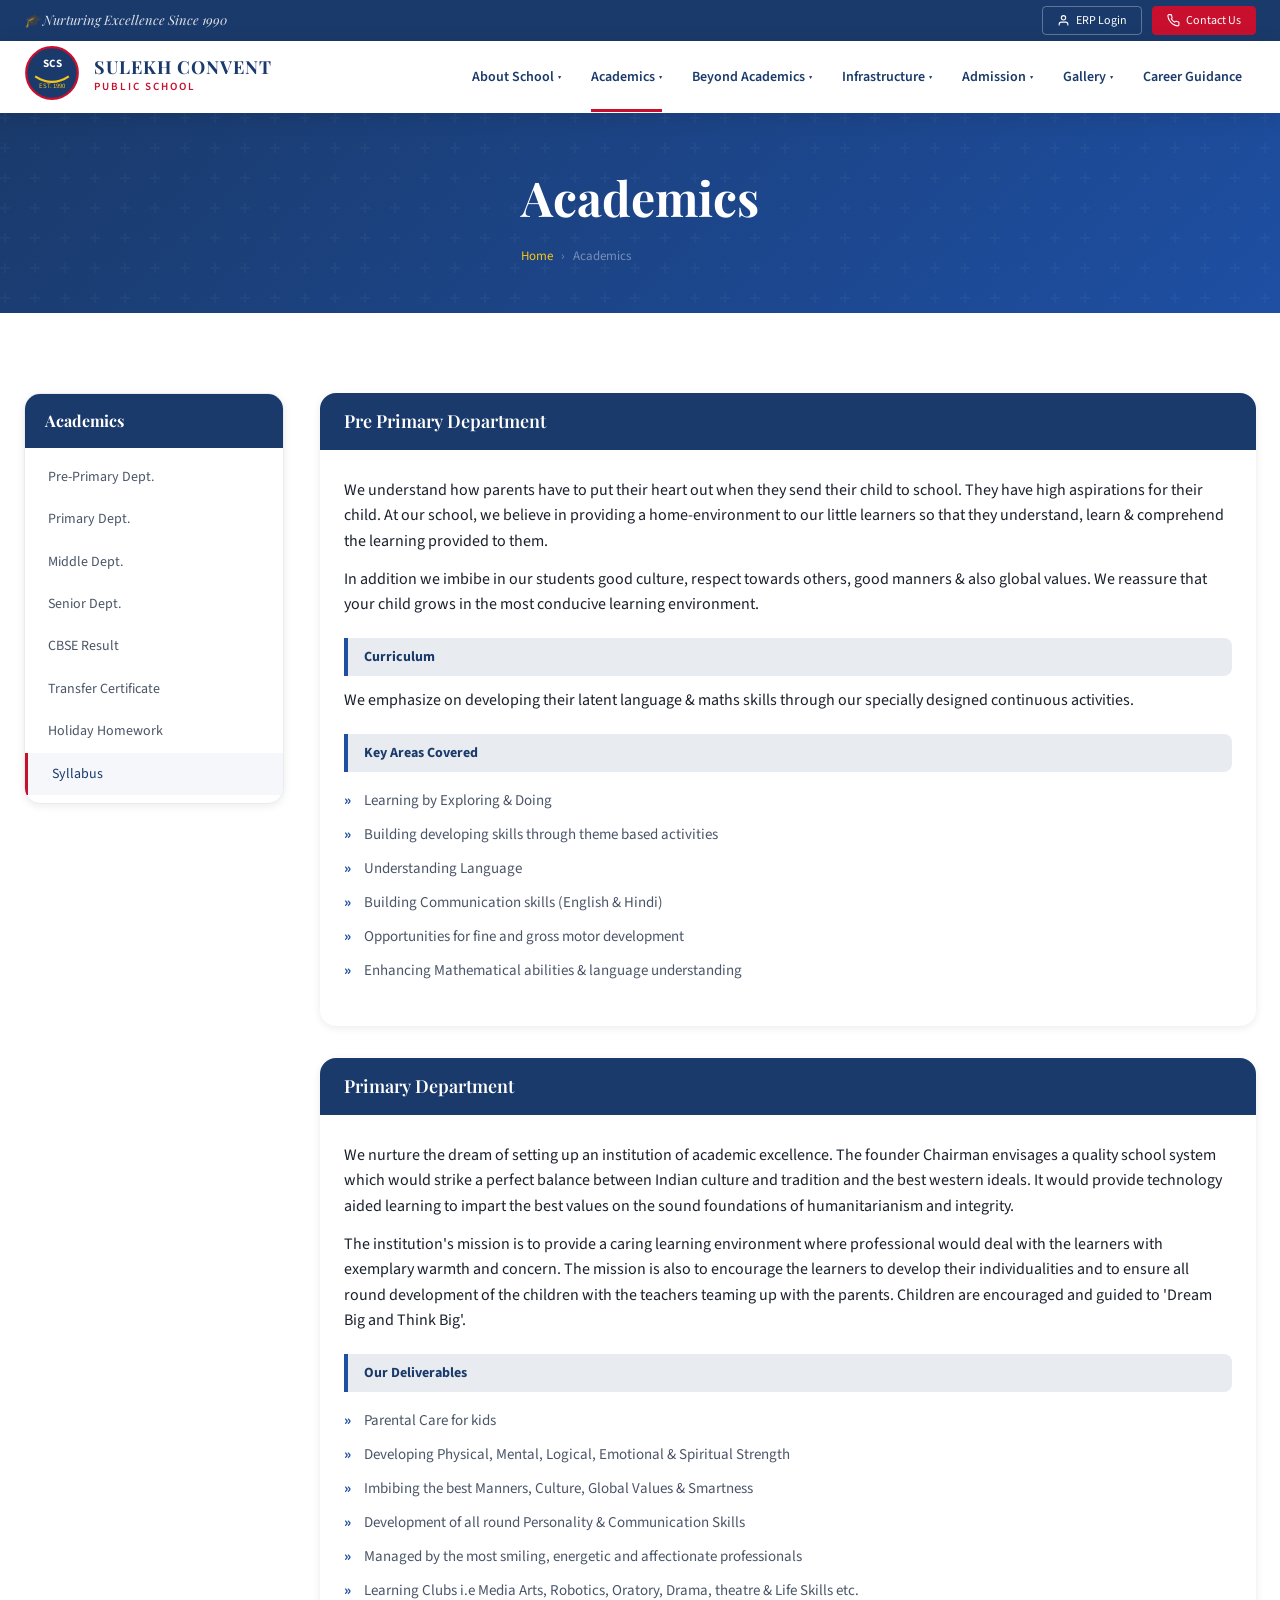
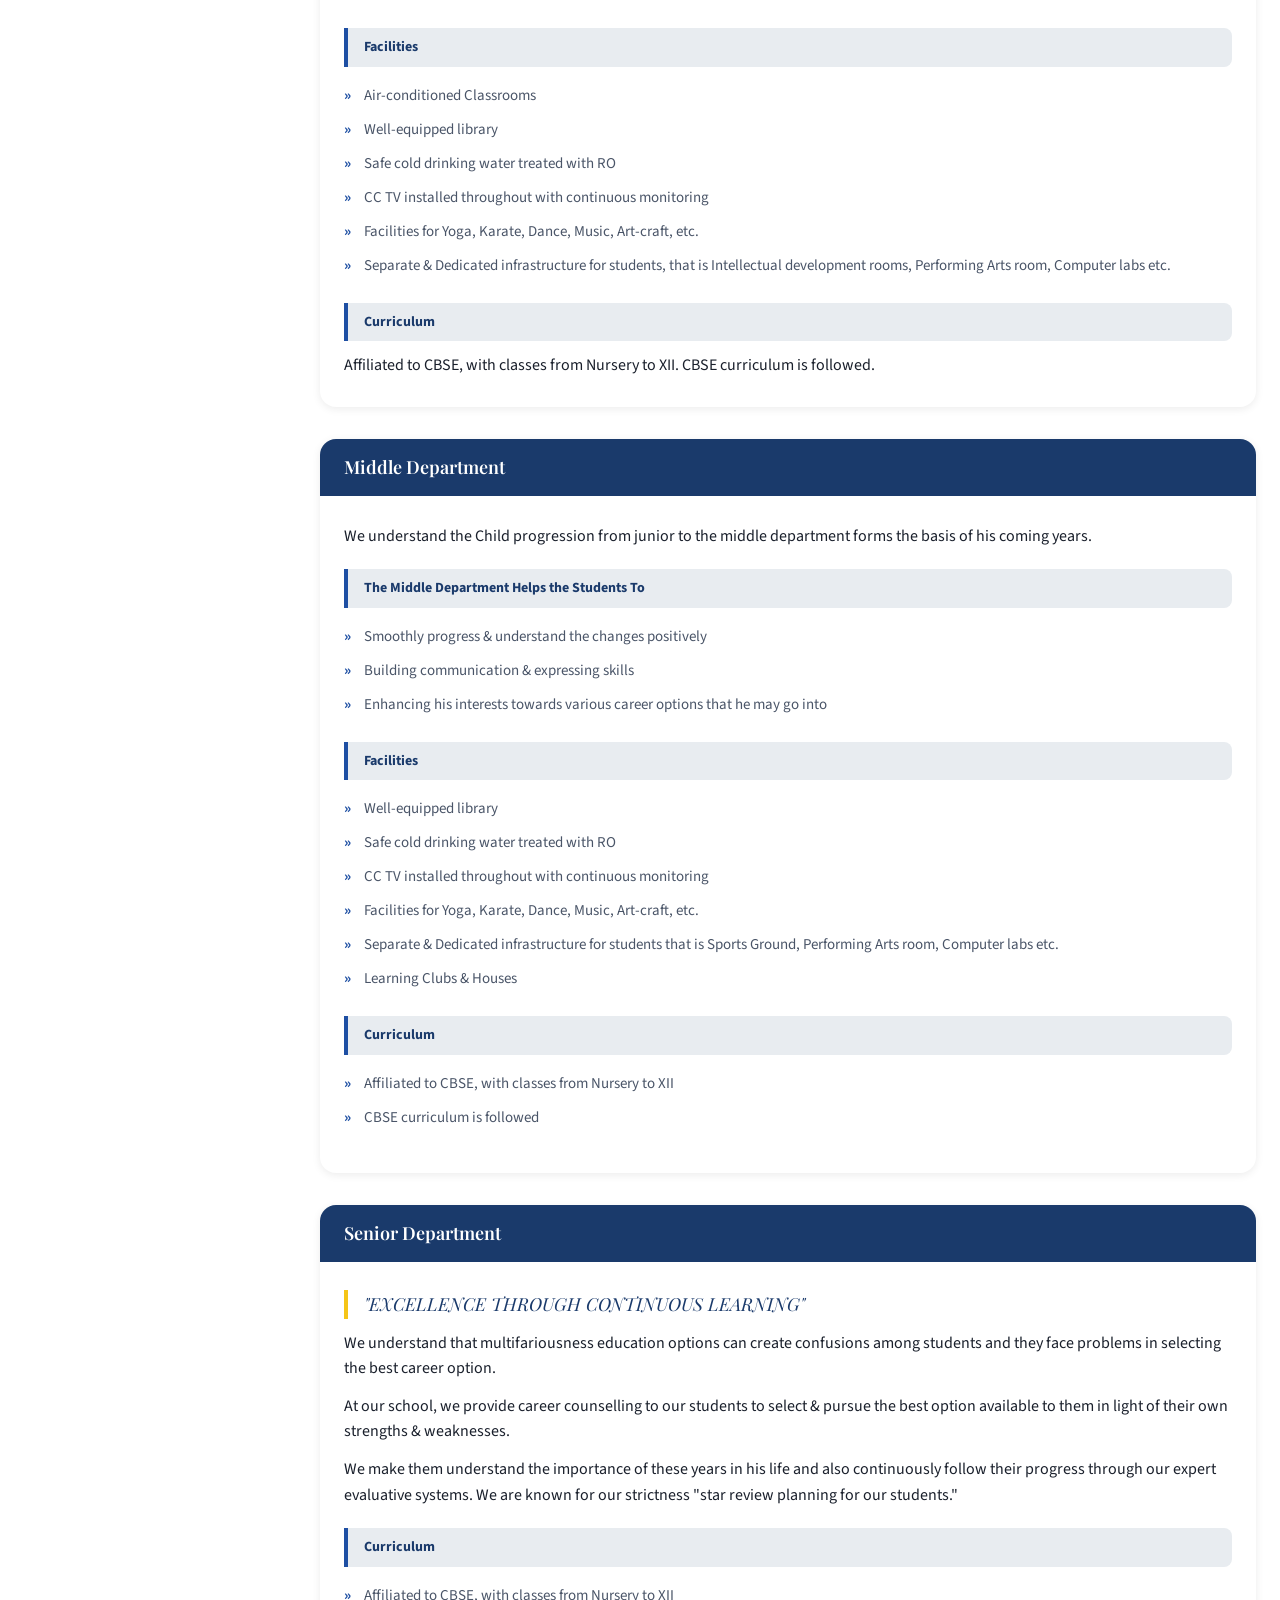
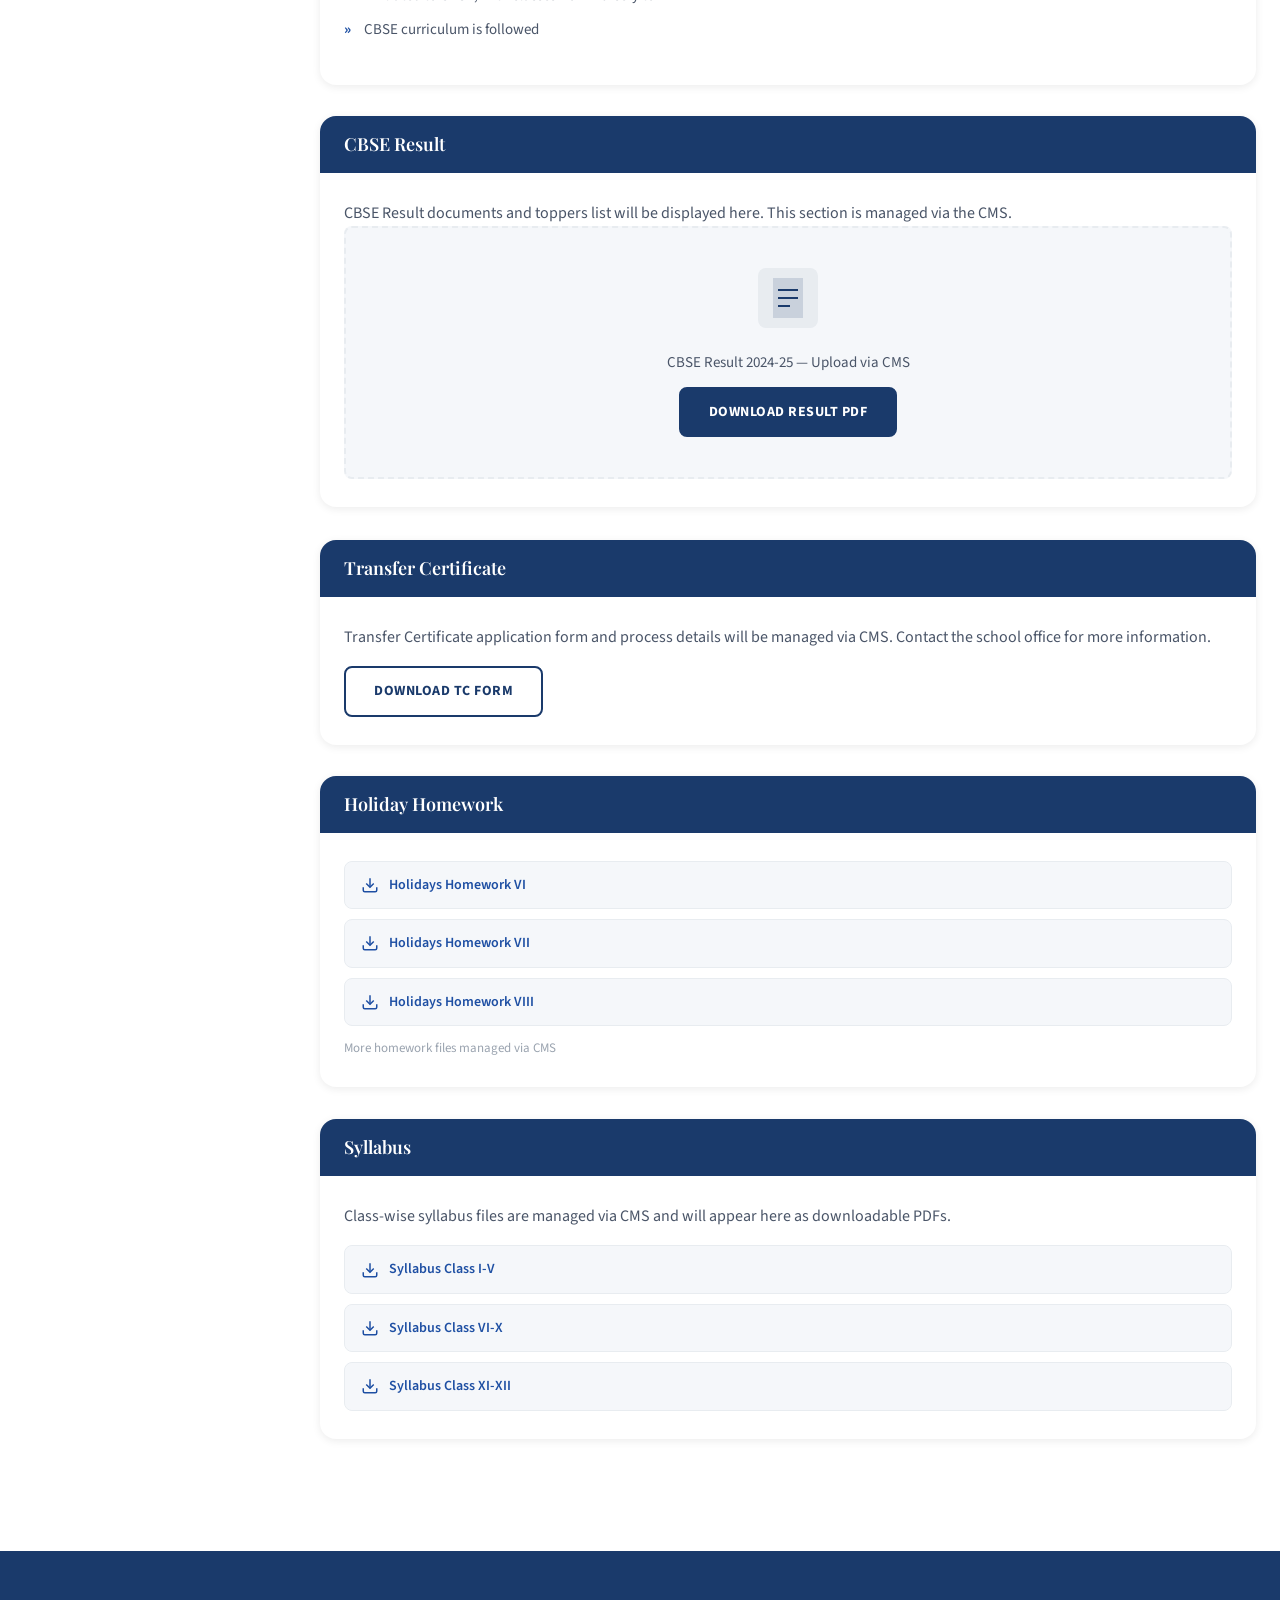
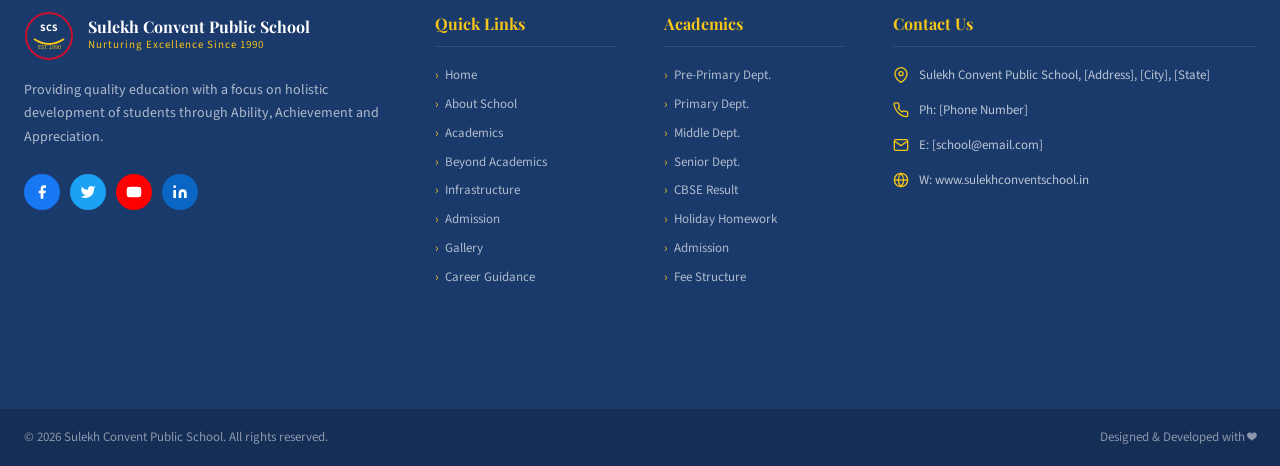
==== commit ce6431f9: "Update academics.html" ====
--- a/academics.html
+++ b/academics.html
@@ -232,3 +232,4 @@
   <script src="academics.js"></script>
 </body>
 </html>
+ 
--- a/academics.css
+++ b/academics.css
@@ -49,3 +49,4 @@
   font-weight: 600;
   transition: var(--transition);
 }
+ 
